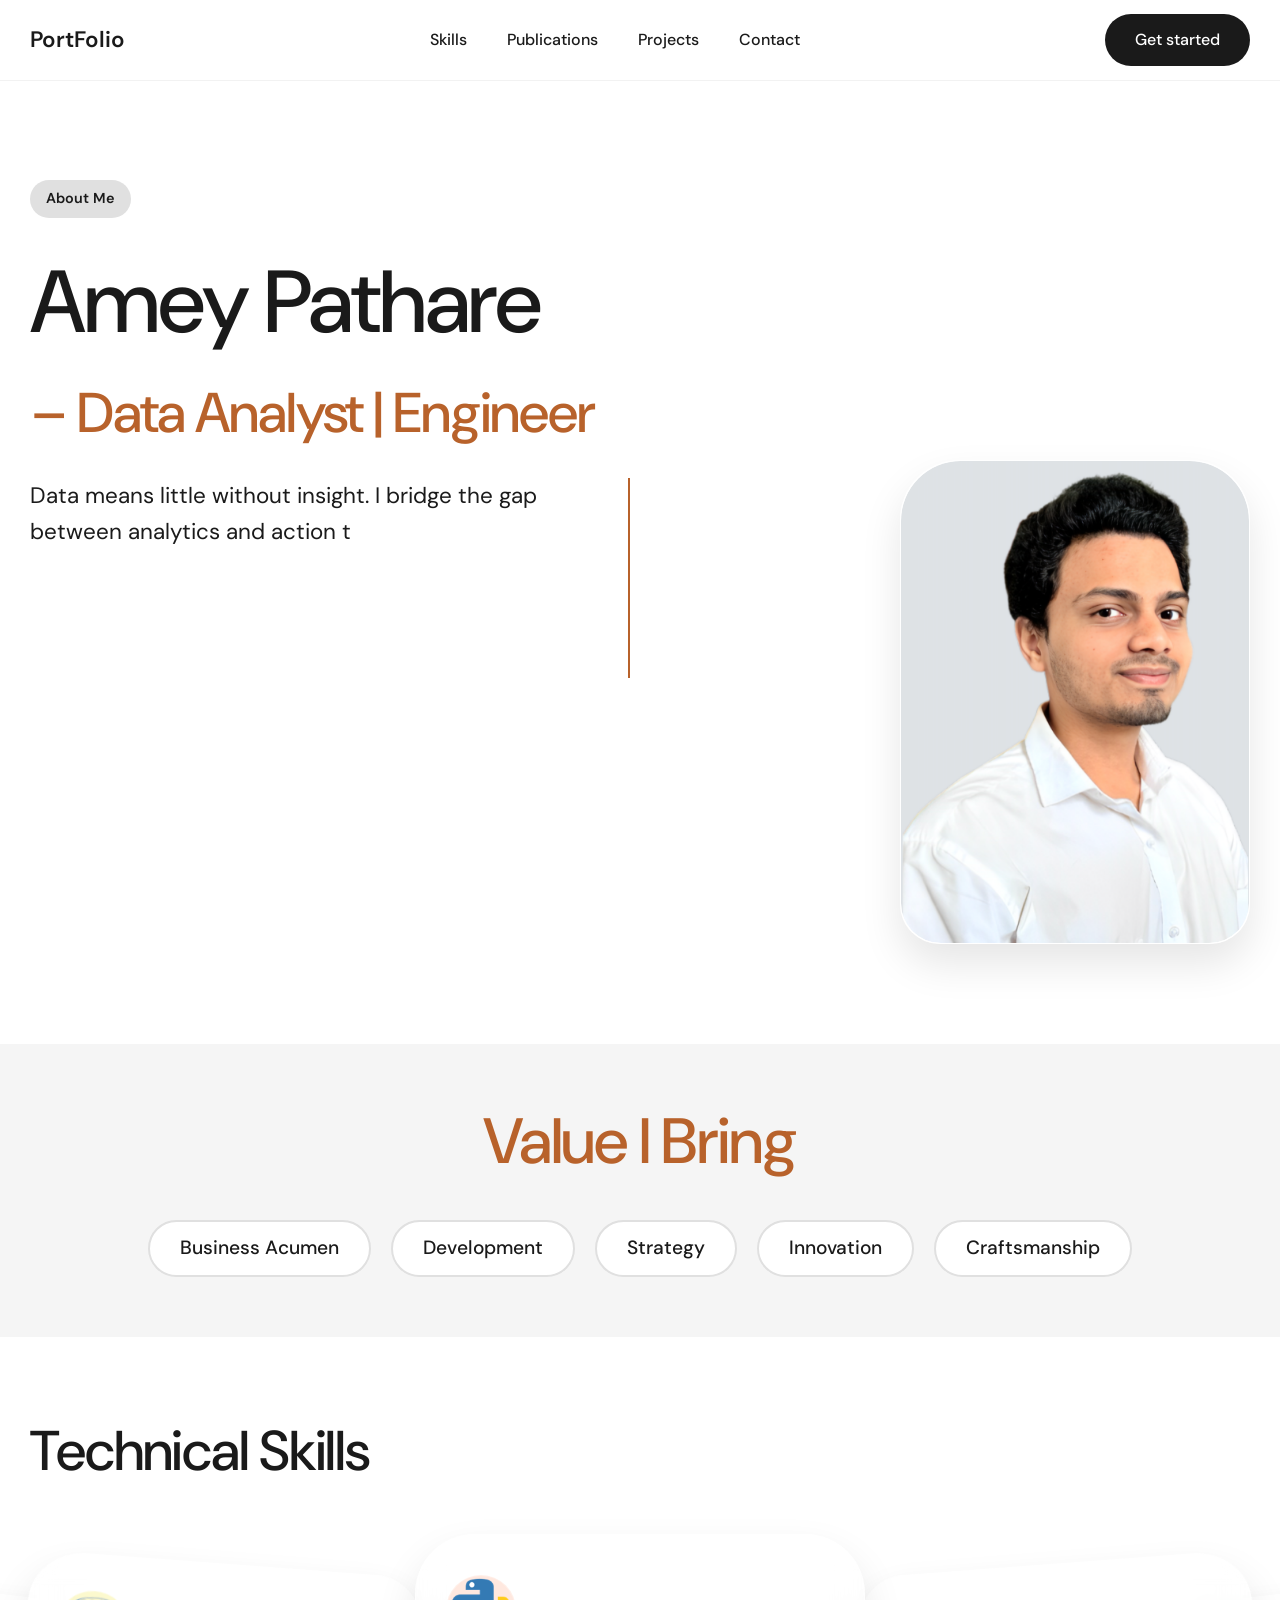
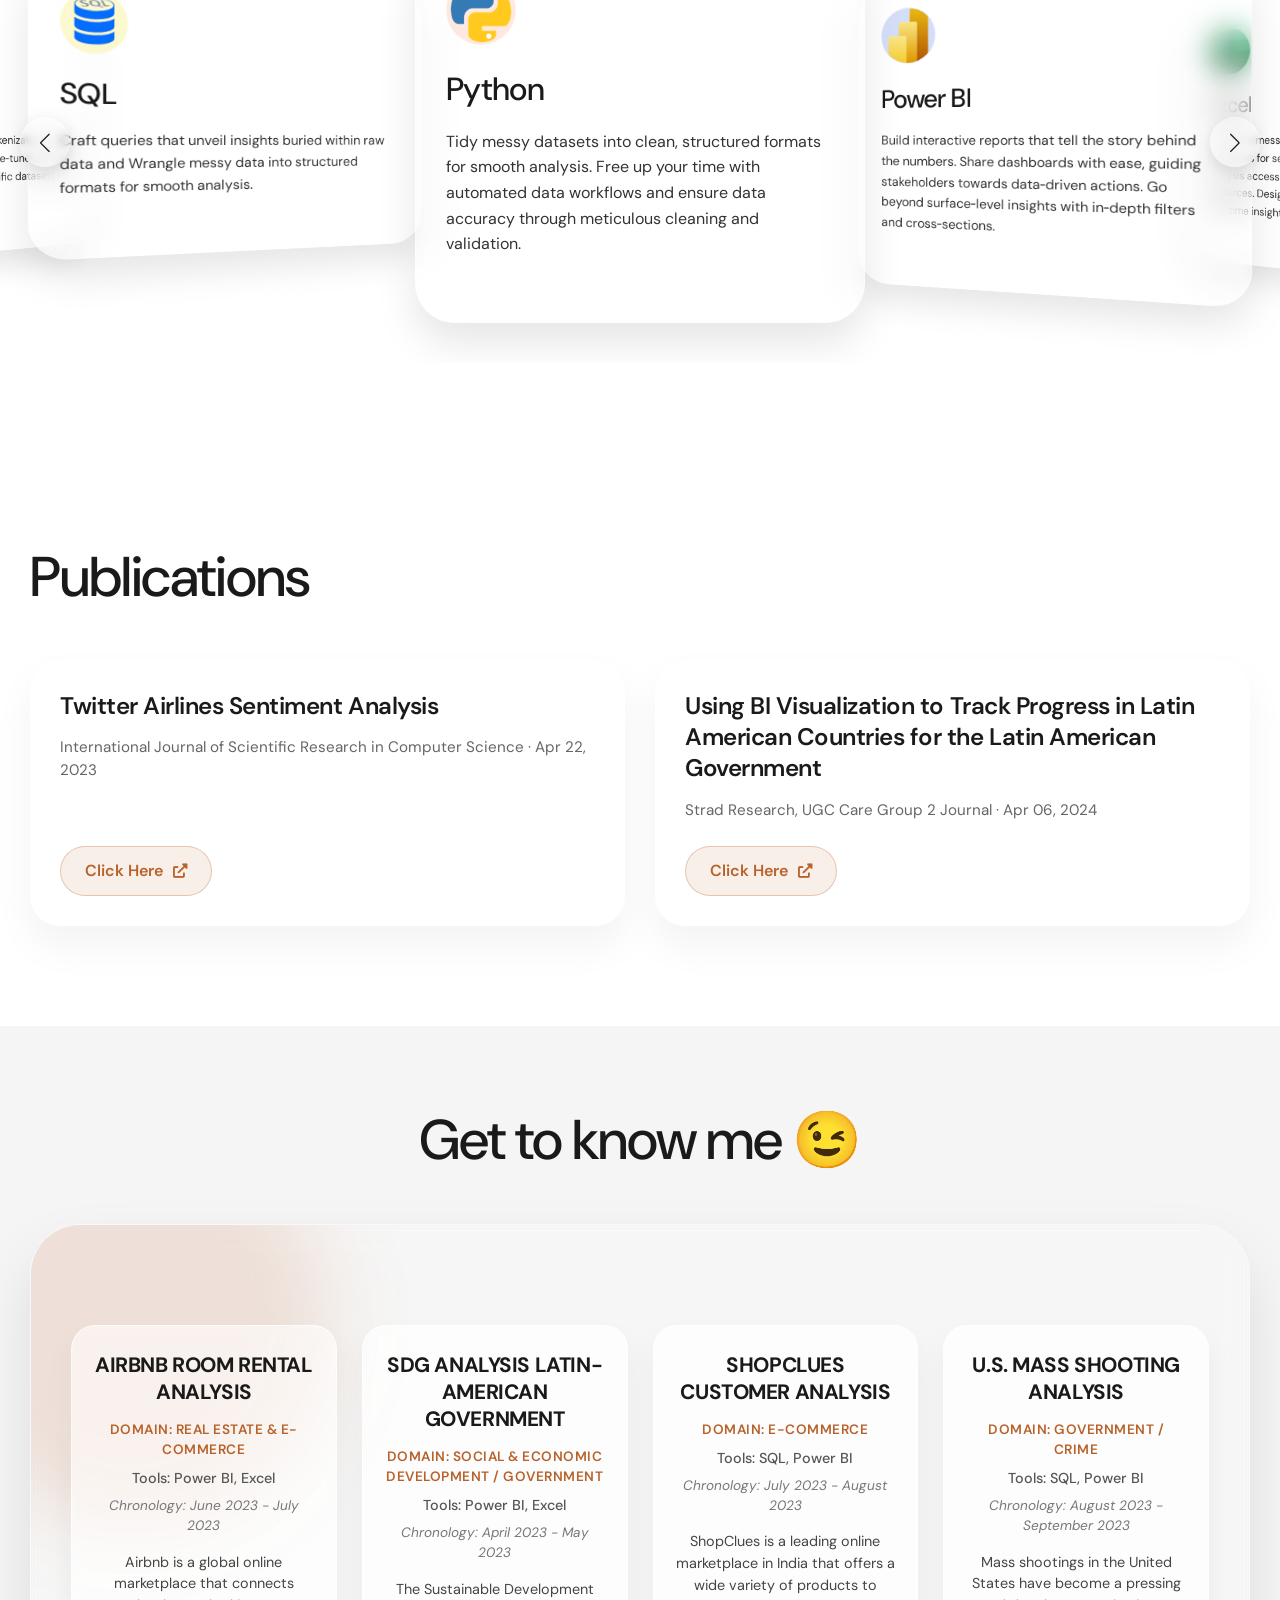
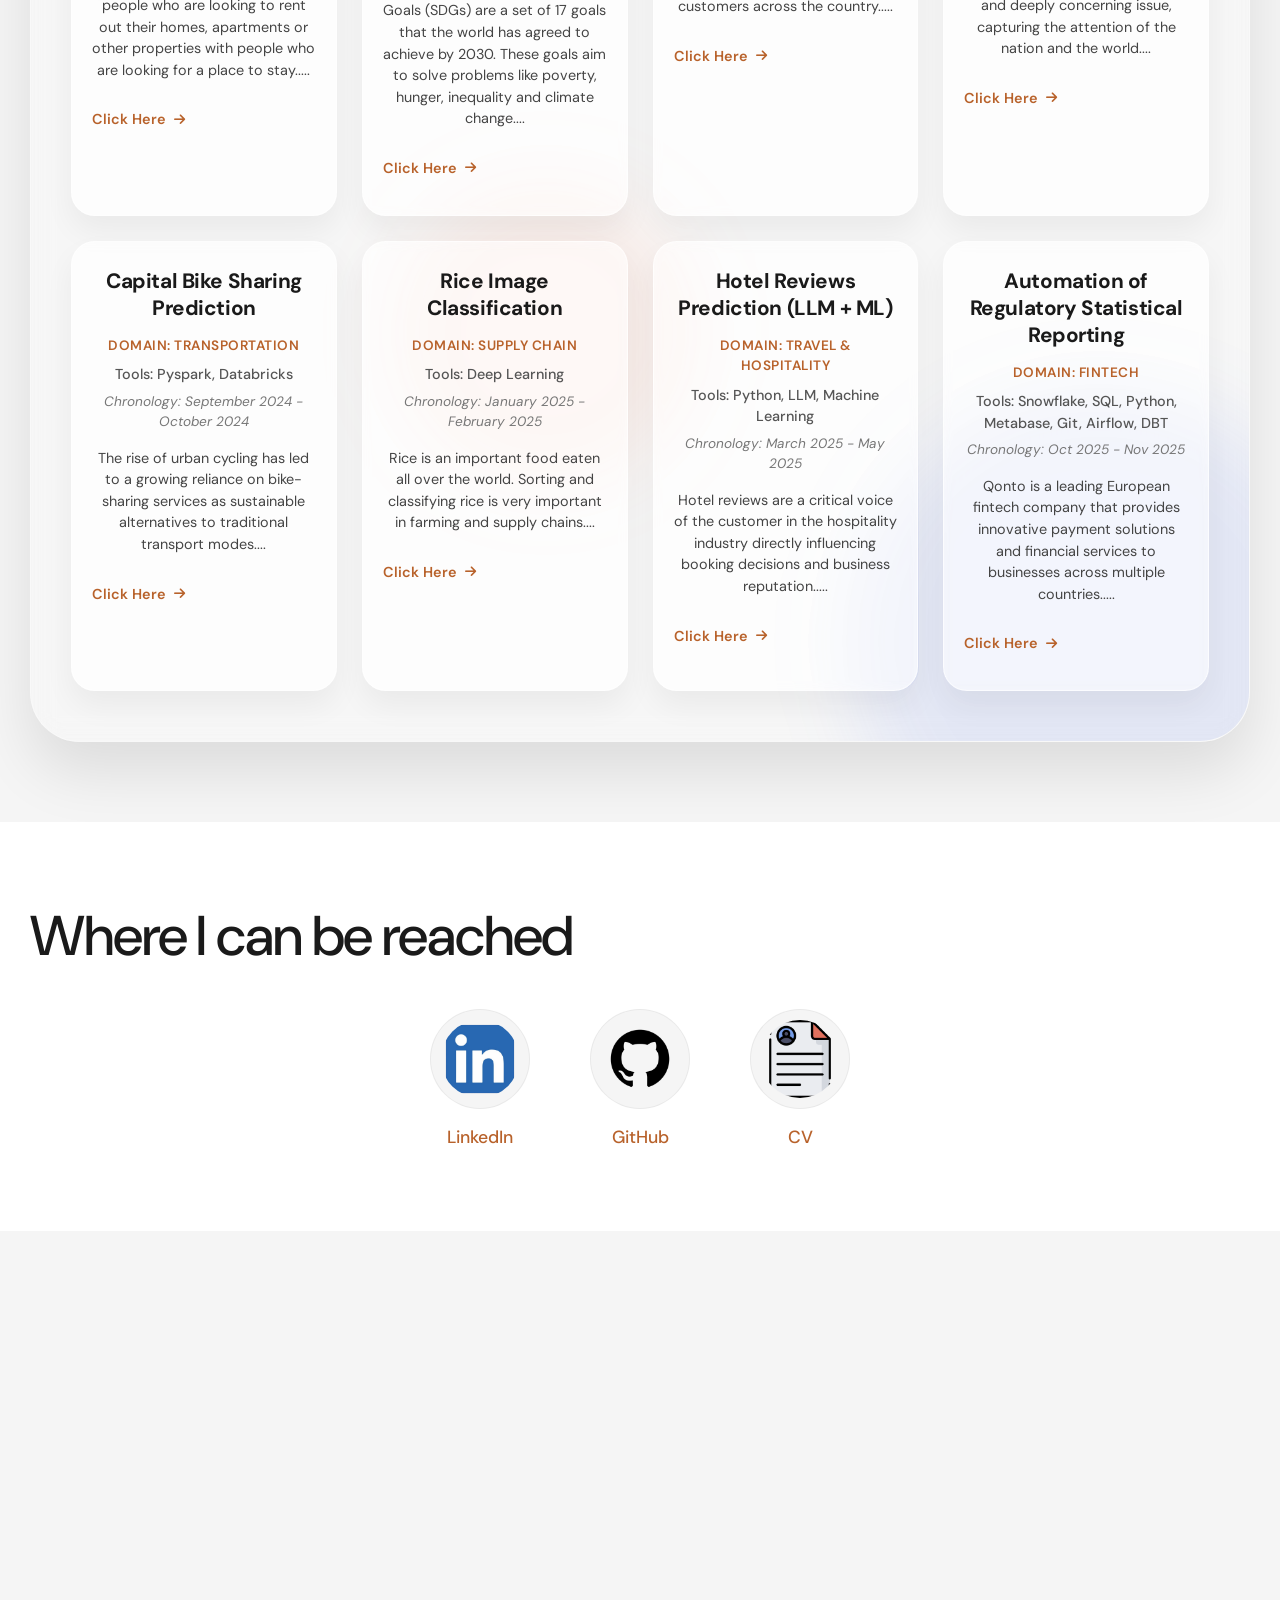
==== index.html @ ee2e1fe4 "Add files via upload" ====
<!DOCTYPE html>
<html lang="en">

<head>
    <meta charset="UTF-8">
    <meta name="viewport" content="width=device-width, initial-scale=1.0">
    <title>Portfolio | Elevated Solutions</title>
    <!-- Google Fonts -->
    <link rel="preconnect" href="https://fonts.googleapis.com">
    <link rel="preconnect" href="https://fonts.gstatic.com" crossorigin>
    <link
        href="https://fonts.googleapis.com/css2?family=DM+Sans:opsz,wght@9..40,100..1000&family=Inter:opsz,wght@14..32,100..900&display=swap"
        rel="stylesheet">
    <!-- Swiper CSS -->
    <link rel="stylesheet" href="https://cdn.jsdelivr.net/npm/swiper@11/swiper-bundle.min.css" />
    <!-- Font Awesome -->
    <link rel="stylesheet" href="https://cdnjs.cloudflare.com/ajax/libs/font-awesome/6.0.0-beta3/css/all.min.css">
    <!-- Custom CSS -->
    <link rel="stylesheet" href="style.css">
    <style>
        html {
            scroll-behavior: smooth;
        }

        section[id] {
            scroll-margin-top: 100px;
            /* offset for fixed header */
        }
    </style>
</head>

<body>
    <header class="site-header">
        <div class="container header-container">
            <div class="logo">PortFolio</div>
            <nav class="main-nav">
                <a href="#technical-skills">Skills</a>
                <a href="#publications">Publications</a>
                <a href="#projects">Projects</a>
                <a href="#contact">Contact</a>
            </nav>
            <a href="#" class="btn btn-primary">Get started</a>
        </div>
    </header>

    <main>
        <!-- 1. Hero Section with typewriter text and down arrow button -->
        <!-- 1. Hero Section with typewriter text, button, and image on the right -->
        <section class="hero">
            <div class="container hero-container">
                <!-- Left column: text content -->
                <div class="hero-content">
                    <span class="tagline">About Me</span>
                    <h1>Amey Pathare </h1>
                    <h2><span class="highlight">– Data Analyst | Engineer</span></h2>
                    <div class="typewriter-wrapper">
                        <p id="typed-output"></p>
                    </div>
                </div>
                <!-- Right column: glass image -->
                <div class="hero-image glass-image">
                    <img src="images/Round_Image.png" alt="Hero Image">
                </div>
            </div>
        </section>

        <!-- 2. Skills Section (tags) -->
        <section class="skills-section">
            <div class="container">
                <h2 class="skills-title">Value I Bring</h2>
                <div class="skills-grid">
                    <div class="skill-item">Business Acumen</div>
                    <div class="skill-item">Development</div>
                    <div class="skill-item">Strategy</div>
                    <div class="skill-item">Innovation</div>
                    <div class="skill-item">Craftsmanship</div>
                </div>
            </div>
        </section>

        <!-- 3. Full‑width Horizontal Infinite Scroll Carousel (Glass 3D Cards) -->
        <section id="technical-skills" class="services-scroll full-width">
            <div class="container">
                <h2 class="section-title left" style="margin-bottom: 30px;">Technical Skills</h2>
            </div>
            <div class="swiper horizontalSwiper">
                <div class="swiper-wrapper">
                    <!-- Card 1: SQL -->
                    <div class="swiper-slide glass-card">
                        <span class="card-icon" style="background: rgba(240,225,13,0.2);">
                            <img src="images/SQL.png" alt="SQL">
                        </span>
                        <h3>SQL</h3>
                        <p>Craft queries that unveil insights buried within raw data and Wrangle messy data into
                            structured formats for smooth analysis.</p>
                    </div>
                    <!-- Card 2: Python -->
                    <div class="swiper-slide glass-card">
                        <span class="card-icon" style="background: rgba(255,140,96,0.2);">
                            <img src="images/Python.png" alt="Python">
                        </span>
                        <h3>Python</h3>
                        <p>Tidy messy datasets into clean, structured formats for smooth analysis. Free up your time
                            with automated data workflows and ensure data accuracy through meticulous cleaning and
                            validation.</p>
                    </div>
                    <!-- Card 3: Power BI -->
                    <div class="swiper-slide glass-card">
                        <span class="card-icon" style="background: rgba(48,93,222,0.2);">
                            <img src="images/PowerBI.png" alt="Power BI">
                        </span>
                        <h3>Power BI</h3>
                        <p>Build interactive reports that tell the story behind the numbers. Share dashboards with ease,
                            guiding stakeholders towards data‑driven actions. Go beyond surface‑level insights with
                            in‑depth filters and cross‑sections.</p>
                    </div>
                    <!-- Card 4: Excel -->
                    <div class="swiper-slide glass-card">
                        <span class="card-icon" style="background: rgba(255,83,84,0.2);">
                            <img src="images/Excel.png" alt="Excel">
                        </span>
                        <h3>Excel</h3>
                        <p>Transform messy spreadsheets into clean, organized structures for seamless analysis. Powerful
                            data analysis accessible to everyone, regardless of resources. Design interactive dashboards
                            for real‑time insights.</p>
                    </div>
                    <!-- Card 5: SSAS -->
                    <div class="swiper-slide glass-card">
                        <span class="card-icon" style="background: rgba(158,237,82,0.2);">
                            <img src="images/SSAS.png" alt="SSAS">
                        </span>
                        <h3>SSAS</h3>
                        <p>Automate data refresh processes, freeing up time for deeper analysis. Connect SSAS with other
                            BI tools and applications for a seamless data ecosystem. Leverage cloud‑based SSAS options
                            for improved accessibility.</p>
                    </div>
                    <!-- Card 6: Oracle -->
                    <div class="swiper-slide glass-card">
                        <span class="card-icon" style="background: rgba(240,225,13,0.2);">
                            <img src="images/Oracle.png" alt="Oracle">
                        </span>
                        <h3>Oracle</h3>
                        <p>Automate data refresh processes in Oracle using SQL scripts and scheduled jobs. Optimize
                            Oracle queries and indexes to improve performance and efficiency. Connect Oracle with
                            Tableau for seamless data visualization.</p>
                    </div>
                    <!-- Card 7: BigQuery -->
                    <div class="swiper-slide glass-card">
                        <span class="card-icon" style="background: rgba(255,140,96,0.2);">
                            <img src="images/BigQuery.png" alt="BigQuery">
                        </span>
                        <h3>BigQuery</h3>
                        <p>Utilize BigQuery’s serverless architecture for scalable analytics. Automate data ingestion
                            and transformation using scheduled queries and Dataflow. Design optimized BigQuery datasets
                            and tables for efficient querying.</p>
                    </div>
                    <!-- Card 8: Tableau -->
                    <div class="swiper-slide glass-card">
                        <span class="card-icon" style="background: rgba(48,93,222,0.2);">
                            <img src="images/Tableau.png" alt="Tableau">
                        </span>
                        <h3>Tableau</h3>
                        <p>Build interactive dashboards that provide actionable insights. Connect Tableau with databases
                            like Oracle, BigQuery and Snowflake. Leverage Tableau Server/Cloud for centralized data
                            access and collaboration.</p>
                    </div>
                    <!-- Card 9: Snowflake -->
                    <div class="swiper-slide glass-card">
                        <span class="card-icon" style="background: rgba(255,83,84,0.2);">
                            <img src="images/Snowflake.png" alt="Snowflake">
                        </span>
                        <h3>Snowflake</h3>
                        <p>Utilize Snowflake’s cloud‑native scalability for high‑performance analytics. Automate data
                            pipeline workflows using Snowflake Tasks and Streams. Optimize Snowflake queries with
                            clustering and materialized views.</p>
                    </div>
                    <!-- Card 10: PySpark -->
                    <div class="swiper-slide glass-card">
                        <span class="card-icon" style="background: rgba(158,237,82,0.2);">
                            <img src="images/PySpark.png" alt="PySpark">
                        </span>
                        <h3>PySpark</h3>
                        <p>Optimize Spark jobs with partitioning, caching, and efficient transformations. Integrate
                            PySpark with cloud storage, data lakes and databases for large‑scale analytics.</p>
                    </div>
                    <!-- Card 11: R -->
                    <div class="swiper-slide glass-card">
                        <span class="card-icon" style="background: rgba(240,225,13,0.2);">
                            <img src="images/R.png" alt="R">
                        </span>
                        <h3>R</h3>
                        <p>Automate data cleaning and transformation using R scripts and tidyverse packages. Build
                            statistical models and visualizations with ggplot2 and Shiny.</p>
                    </div>
                    <!-- Card 12: Databricks -->
                    <div class="swiper-slide glass-card">
                        <span class="card-icon" style="background: rgba(255,140,96,0.2);">
                            <img src="images/Databricks.png" alt="Databricks">
                        </span>
                        <h3>Databricks</h3>
                        <p>Optimize Spark queries for large‑scale data processing and analytics. Connect Databricks with
                            cloud storage and data lakes for unified data management.</p>
                    </div>
                    <!-- Card 13: Machine Learning -->
                    <div class="swiper-slide glass-card">
                        <span class="card-icon" style="background: rgba(48,93,222,0.2);">
                            <img src="images/MachineLearning.png" alt="Machine Learning">
                        </span>
                        <h3>Machine Learning</h3>
                        <p>Automate data preprocessing and feature engineering using scikit‑learn, TensorFlow. Optimize
                            model training with hyperparameter tuning (GridSearchCV, Optuna). Integrate ML models into
                            production pipelines.</p>
                    </div>
                    <!-- Card 14: LLM -->
                    <div class="swiper-slide glass-card">
                        <span class="card-icon" style="background: rgba(255,83,84,0.2);">
                            <img src="images/LLM.png" alt="LLM">
                        </span>
                        <h3>LLM</h3>
                        <p>Automate text preprocessing and tokenization using Hugging Face Transformers, NLTK. Fine‑tune
                            LLMs like BERT, XLM‑RoBERTa on domain‑specific datasets for improved performance.</p>
                    </div>
                </div>
                <!-- Optional navigation -->
                <div class="swiper-button-next"></div>
                <div class="swiper-button-prev"></div>
            </div>
        </section>

        <!-- 4. Properties Showcase (unchanged) -->
        <!-- 4. Publications Showcase -->
        <section id="publications" class="properties">
            <div class="container">
                <h2>Publications</h2>
                <div class="publications-grid">
                    <!-- Card 1: Twitter Airlines Sentiment Analysis -->
                    <div class="publication-card">
                        <div class="publication-content">
                            <h3>Twitter Airlines Sentiment Analysis</h3>
                            <p class="publication-meta">International Journal of Scientific Research in Computer Science
                                · Apr 22, 2023</p>
                            <a href="https://ijsrcseit.com/CSEIT2390266" class="btn-publication" target="_blank"
                                rel="noopener noreferrer">
                                Click Here <i class="fas fa-external-link-alt"></i>
                            </a>
                        </div>
                    </div>
                    <!-- Card 2: Using BI Visualization to Track Progress in Latin American Countries -->
                    <div class="publication-card">
                        <div class="publication-content">
                            <h3>Using BI Visualization to Track Progress in Latin American Countries for the Latin
                                American Government</h3>
                            <p class="publication-meta">Strad Research, UGC Care Group 2 Journal · Apr 06, 2024</p>
                            <a href="https://stradresearch.org/index.php/volume-11-issue-4-2024" class="btn-publication"
                                target="_blank" rel="noopener noreferrer">
                                Click Here <i class="fas fa-external-link-alt"></i>
                            </a>
                        </div>
                    </div>
                </div>
            </div>
        </section>

        <!-- 5. Team Section - Project Cards (Glass Fluid Design) -->
        <section id="projects" class="team">
            <div class="container">
                <h2>Get to know me 😉</h2>
                <!-- Glass fluid container -->
                <div class="glass-fluid-container">
                    <!-- Animated background elements (fluid effect)-->
                    <div class="fluid-bg fluid-bg-1"></div>
                    <div class="fluid-bg fluid-bg-2"></div>
                    <div class="fluid-bg fluid-bg-3"></div>

                    <!-- Projects grid (8 cards) -->
                    <div class="projects-grid">
                        <!-- Card 1: AIRBNB ROOM RENTAL ANALYSIS -->
                        <div class="project-card">
                            <a href="airbnb.html" style="text-decoration: none; color: inherit;">
                                <h3>AIRBNB ROOM RENTAL ANALYSIS</h3>
                                <p class="project-domain">Domain: REAL ESTATE &amp; E-COMMERCE</p>
                                <p class="project-tools">Tools: Power BI, Excel</p>
                                <p class="project-chronology">Chronology: June 2023 - July 2023</p>
                                <p class="project-summary">Airbnb is a global online marketplace that connects people
                                    who are looking to rent out their homes, apartments or other properties with people
                                    who are looking for a place to stay.....</p>
                            </a>
                            <a href="airbnb.html" class="btn-project">Click Here <i class="fas fa-arrow-right"></i></a>
                        </div>

                        <!-- Card 2: SDG ANALYSIS LATIN-AMERICAN GOVERNMENT -->
                        <div class="project-card">
                            <a href="vsfg.html" style="text-decoration: none; color: inherit;">
                                <h3>SDG ANALYSIS LATIN-AMERICAN GOVERNMENT</h3>
                                <p class="project-domain">Domain: SOCIAL &amp; ECONOMIC DEVELOPMENT / GOVERNMENT</p>
                                <p class="project-tools">Tools: Power BI, Excel</p>
                                <p class="project-chronology">Chronology: April 2023 - May 2023</p>
                                <p class="project-summary">The Sustainable Development Goals (SDGs) are a set of 17
                                    goals that the world has agreed to achieve by 2030. These goals aim to solve
                                    problems like poverty, hunger, inequality and climate change....</p>
                            </a>
                            <a href="vsfg.html" class="btn-project">Click Here <i class="fas fa-arrow-right"></i></a>
                        </div>

                        <!-- Card 3: SHOPCLUES CUSTOMER ANALYSIS -->
                        <div class="project-card">
                            <a href="shopclues_ecommerce.html" style="text-decoration: none; color: inherit;">
                                <h3>SHOPCLUES CUSTOMER ANALYSIS</h3>
                                <p class="project-domain">Domain: E-COMMERCE</p>
                                <p class="project-tools">Tools: SQL, Power BI</p>
                                <p class="project-chronology">Chronology: July 2023 - August 2023</p>
                                <p class="project-summary">ShopClues is a leading online marketplace in India that
                                    offers a wide variety of products to customers across the country.....</p>
                            </a>
                            <a href="shopclues_ecommerce.html" class="btn-project">Click Here <i
                                    class="fas fa-arrow-right"></i></a>
                        </div>

                        <!-- Card 4: U.S. MASS SHOOTING ANALYSIS -->
                        <div class="project-card">
                            <a href="mass_shooting.html" style="text-decoration: none; color: inherit;">
                                <h3>U.S. MASS SHOOTING ANALYSIS</h3>
                                <p class="project-domain">Domain: GOVERNMENT / CRIME</p>
                                <p class="project-tools">Tools: SQL, Power BI</p>
                                <p class="project-chronology">Chronology: August 2023 - September 2023</p>
                                <p class="project-summary">Mass shootings in the United States have become a pressing
                                    and deeply concerning issue, capturing the attention of the nation and the world....
                                </p>
                            </a>
                            <a href="mass_shooting.html" class="btn-project">Click Here <i
                                    class="fas fa-arrow-right"></i></a>
                        </div>

                        <!-- Card 5: Capital Bike Sharing Prediction -->
                        <div class="project-card">
                            <a href="bike_sharing.html" style="text-decoration: none; color: inherit;">
                                <h3>Capital Bike Sharing Prediction</h3>
                                <p class="project-domain">Domain: TRANSPORTATION</p>
                                <p class="project-tools">Tools: Pyspark, Databricks</p>
                                <p class="project-chronology">Chronology: September 2024 - October 2024</p>
                                <p class="project-summary">The rise of urban cycling has led to a growing reliance on
                                    bike-sharing services as sustainable alternatives to traditional transport modes....
                                </p>
                            </a>
                            <a href="bike_sharing.html" class="btn-project">Click Here <i
                                    class="fas fa-arrow-right"></i></a>
                        </div>

                        <!-- Card 6: Rice Image Classification -->
                        <div class="project-card">
                            <a href="rice_classification.html" style="text-decoration: none; color: inherit;">
                                <h3>Rice Image Classification</h3>
                                <p class="project-domain">Domain: SUPPLY CHAIN</p>
                                <p class="project-tools">Tools: Deep Learning</p>
                                <p class="project-chronology">Chronology: January 2025 - February 2025</p>
                                <p class="project-summary">Rice is an important food eaten all over the world. Sorting
                                    and classifying rice is very important in farming and supply chains....</p>
                            </a>
                            <a href="rice_classification.html" class="btn-project">Click Here <i
                                    class="fas fa-arrow-right"></i></a>
                        </div>

                        <!-- Card 7: Hotel Reviews Prediction (LLM + ML) -->
                        <div class="project-card">
                            <a href="reviews_prediction.html" style="text-decoration: none; color: inherit;">
                                <h3>Hotel Reviews Prediction (LLM + ML)</h3>
                                <p class="project-domain">Domain: TRAVEL &amp; HOSPITALITY</p>
                                <p class="project-tools">Tools: Python, LLM, Machine Learning</p>
                                <p class="project-chronology">Chronology: March 2025 - May 2025</p>
                                <p class="project-summary">Hotel reviews are a critical voice of the customer in the
                                    hospitality industry directly influencing booking decisions and business
                                    reputation.....</p>
                            </a>
                            <a href="reviews_prediction.html" class="btn-project">Click Here <i
                                    class="fas fa-arrow-right"></i></a>
                        </div>

                        <!-- Card 8: Automation of Regulatory Statistical Reporting -->
                        <div class="project-card">
                            <a href="regulatory_automation.html" style="text-decoration: none; color: inherit;">
                                <h3>Automation of Regulatory Statistical Reporting</h3>
                                <p class="project-domain">Domain: FINTECH</p>
                                <p class="project-tools">Tools: Snowflake, SQL, Python, Metabase, Git, Airflow, DBT</p>
                                <p class="project-chronology">Chronology: Oct 2025 - Nov 2025</p>
                                <p class="project-summary">Qonto is a leading European fintech company that provides
                                    innovative payment solutions and financial services to businesses across multiple
                                    countries.....</p>
                            </a>
                            <a href="regulatory_automation.html" class="btn-project">Click Here <i
                                    class="fas fa-arrow-right"></i></a>
                        </div>
                    </div>
                </div>
            </div>
        </section>

        <!-- 6. Contact / Where I can be reached -->
        <section id="contact" class="contact-section">
            <div class="container">
                <h2 class="section-title left">Where I can be reached</h2>
                <div class="contact-grid">
                    <a href="http://www.linkedin.com/in/ameypathare" target="_blank" rel="noopener noreferrer"
                        class="contact-item">
                        <img src="images/linkedin.png" alt="LinkedIn">
                        <span>LinkedIn</span>
                    </a>
                    <a href="https://github.com/ameypathare" target="_blank" rel="noopener noreferrer" class="contact-item">
                        <img src="images/Github.png" alt="GitHub">
                        <span>GitHub</span>
                    </a>
                    <a href="https://drive.google.com/drive/folders/1sDqOAx0NtQu09XFuQ1mSnXfOxsGKCOWb?usp=sharing"
                        target="_blank" rel="noopener noreferrer" class="contact-item">
                        <img src="images/Resume.png" alt="CV">
                        <span>CV</span>
                    </a>
                </div>
            </div>
        </section>

        <!-- 7. Tagline with GIF (black background) -->
        <section class="tagline-gif-section">
            <div class="container tagline-gif-container">
                <div class="tagline-text">
                    <span class="stat-number">Your Data,<br>My Analysis,<br>Our Advantage</span>
                </div>

                <div class="tagline-gif">
                    <img src="images/animation.gif" alt="Data Analysis GIF">
                </div>
            </div>

            <div class="container">
                <div class="copyright-text">
                    <p>©2026 Amey's portfolio. All rights reserved.<br>Made by Amey with ❤️</p>
                </div>
            </div>
        </section>


    </main>


    <!-- Swiper JS -->
    <script src="https://cdn.jsdelivr.net/npm/swiper@11/swiper-bundle.min.js"></script>
    <!-- Custom JS -->
    <script src="script.js"></script>
</body>

</html>
---- style.css ----
/* Reset & Base */
* {
    margin: 0;
    padding: 0;
    box-sizing: border-box;
}

body {
    font-family: "DM Sans", "Inter", -apple-system, BlinkMacSystemFont, sans-serif;
    line-height: 1.5;
    color: #1A1A1A;
    background-color: #F5F5F5;
    overflow-x: hidden;
}

.container {
    max-width: 1280px;
    margin: 0 auto;
    padding: 0 30px;
}

h1,
h2,
h3 {
    font-weight: 500;
    letter-spacing: -0.02em;
    line-height: 1.2;
}

h1 {
    font-size: clamp(3rem, 8vw, 5.5rem);
    margin-bottom: 1.5rem;
}

h2 {
    font-size: clamp(2.2rem, 5vw, 3.5rem);
    margin-bottom: 1.5rem;
}

p {
    font-size: 1.2rem;
    color: #444;
    max-width: 600px;
    margin-bottom: 2rem;
}

/* Buttons */
.btn {
    display: inline-block;
    padding: 12px 28px;
    border-radius: 40px;
    text-decoration: none;
    font-weight: 500;
    transition: all 0.3s ease;
    border: 2px solid transparent;
}

.btn-primary {
    background: #1A1A1A;
    color: white;
}

.btn-primary:hover {
    background: #333;
    transform: translateY(-2px);
}

.btn-secondary {
    background: transparent;
    border-color: #1A1A1A;
    color: #1A1A1A;
}

.btn-secondary:hover {
    background: #1A1A1A;
    color: white;
}

.btn-large {
    padding: 16px 40px;
    font-size: 1.2rem;
}

/* Header */
.site-header {
    position: fixed;
    width: 100%;
    top: 0;
    background: rgba(255, 255, 255, 0.8);
    backdrop-filter: blur(10px);
    z-index: 100;
    border-bottom: 1px solid rgba(0, 0, 0, 0.05);
}

.header-container {
    display: flex;
    justify-content: space-between;
    align-items: center;
    height: 80px;
}

.logo {
    font-weight: 600;
    font-size: 1.4rem;
}

.main-nav {
    display: flex;
    gap: 40px;
}

.main-nav a {
    text-decoration: none;
    color: #1A1A1A;
    font-weight: 500;
}

/* Hero */
.hero {
    padding: 180px 0 100px;
    background: #FFFFFF;
}

/* Hero layout with image */
/* Hero layout with image */
.hero-container {
    display: flex;
    align-items: stretch;
    /* both columns stretch to the same height */
    gap: 40px;
}

.hero-content {
    flex: 1;
}

.hero-image {
    flex: 1;
    max-width: 350px;
    border-radius: 60px 60px 40px 40px;
    overflow: hidden;
    background: rgba(255, 255, 255, 0.2);
    backdrop-filter: blur(15px);
    -webkit-backdrop-filter: blur(15px);
    border: 1px solid rgba(255, 255, 255, 0.4);
    box-shadow: 0 20px 40px rgba(0, 0, 0, 0.1);
    height: calc(100% - 20px);
    /* reduce height to accommodate margin */
    margin-top: 280px;
    /* push the image down */
    transition: transform 0.3s ease;
}

.hero-image:hover {
    transform: translateY(-5px) scale(1.02);
    border-color: rgba(255, 255, 255, 0.6);
}

.hero-image img {
    width: 100%;
    height: 100%;
    /* fill the glass container */
    object-fit: cover;
    /* cover area without stretching */
    display: block;
    border-radius: inherit;
    /* match container's rounded corners */
}

/* Responsive */
@media (max-width: 768px) {
    .hero-container {
        flex-direction: column;
    }

    .hero-image {
        max-width: 100%;
    }
}

.tagline {
    display: inline-block;
    background: #E0E0E0;
    padding: 8px 16px;
    border-radius: 40px;
    font-size: 0.9rem;
    font-weight: 600;
    margin-bottom: 2rem;
}

.highlight {
    color: #B8622B;
}

/* Typewriter wrapper in hero */
.typewriter-wrapper {
    max-width: 800px;
    margin: 2rem 0 2.5rem 0;
}

#typed-output {
    font-size: 1.4rem;
    line-height: 1.6;
    color: #1A1A1A;
    min-height: 200px;
    /* adjust as needed */
    border-right: 2px solid #B8622B;
    white-space: pre-wrap;
    text-align: left;
}

/* Hero button with down arrow */
.hero .btn i {
    margin-left: 10px;
    transition: transform 0.3s;
}

.hero .btn:hover i {
    transform: translateY(5px);
}

/* Skills Section */
.skills-section {
    padding: 60px 0;
    background: #F5F5F5;
    text-align: center;
}

.skills-title {
    color: #B8622B !important;
    font-size: clamp(2.5rem, 6vw, 4rem) !important;
    /* even larger */
    margin-bottom: 40px !important;
}

.skills-grid {
    display: flex;
    flex-wrap: wrap;
    justify-content: center;
    gap: 20px;
}

.skill-item {
    background: white;
    border: 2px solid #E0E0E0;
    padding: 12px 30px;
    border-radius: 50px;
    font-size: 1.2rem;
    font-weight: 500;
    color: #1A1A1A;
    transition: all 0.3s;
}

.skill-item:hover {
    border-color: #B8622B;
    transform: translateY(-3px);
}

/* Horizontal Scroll Carousel */
.services-scroll {
    padding: 60px 0;
    background: #F5F5F5;
    position: relative;
    overflow: hidden;
}

.horizontalSwiper {
    padding: 20px 0 40px;
}

.service-card-long {
    background: white;
    border-radius: 30px;
    padding: 40px 30px;
    box-shadow: 0 20px 40px rgba(0, 0, 0, 0.05);
    width: 450px;
    height: auto;
    transition: transform 0.3s;
}

.service-card-long:hover {
    transform: translateY(-5px);
}

.service-number {
    display: inline-flex;
    width: 60px;
    height: 60px;
    border-radius: 50%;
    align-items: center;
    justify-content: center;
    font-weight: bold;
    font-size: 1.4rem;
    margin-bottom: 30px;
    color: #1A1A1A;
}

.service-card-long h3 {
    font-size: 2rem;
    margin-bottom: 20px;
}

.service-card-long p {
    font-size: 1rem;
    margin-bottom: 30px;
    color: #555;
    max-width: none;
}

.learn-link {
    display: inline-flex;
    align-items: center;
    gap: 10px;
    color: #1A1A1A;
    text-decoration: none;
    font-weight: 600;
    transition: gap 0.3s;
}

.learn-link:hover {
    gap: 15px;
}

.swiper-button-next,
.swiper-button-prev {
    color: #1A1A1A;
    background: rgba(255, 255, 255, 0.8);
    width: 50px;
    height: 50px;
    border-radius: 50%;
    box-shadow: 0 5px 15px rgba(0, 0, 0, 0.1);
}

.swiper-button-next:after,
.swiper-button-prev:after {
    font-size: 1.2rem;
}

/* Properties */
.properties {
    padding: 100px 0;
    background: white;
}

.property-grid {
    display: grid;
    grid-template-columns: repeat(3, 1fr);
    gap: 30px;
    margin-top: 50px;
}

.property-card {
    background: #F0F0F0;
    height: 300px;
    border-radius: 20px;
    transition: transform 0.3s;
}

.property-card:hover {
    transform: scale(1.02);
}

/* Team, Value Prop, Resources */
.team,
.value-prop,
.resources {
    padding: 80px 0;
    text-align: center;
}

.team {
    background: #F5F5F5;
}

.value-prop {
    background: white;
}

/* Stats */
.stats {
    padding: 60px 0;
    background: #1A1A1A;
    color: white;
}

.stats-grid {
    display: grid;
    grid-template-columns: repeat(3, 1fr);
    gap: 40px;
    text-align: center;
}

.stat-number {
    display: block;
    font-size: 4rem;
    font-weight: 600;
    margin-bottom: 10px;
    color: #B8622B;
}

.stat-label {
    font-size: 1rem;
    text-transform: uppercase;
    letter-spacing: 1px;
    color: rgba(255, 255, 255, 0.8);
}

/* Final CTA */
.final-cta {
    padding: 120px 0;
    background: #F5F5F5;
    text-align: center;
}

.final-cta h2 {
    max-width: 800px;
    margin-left: auto;
    margin-right: auto;
}

.final-cta p {
    margin-left: auto;
    margin-right: auto;
}

/* Footer */
/* Footer */
/* Footer */
/* Footer */
.site-footer {
    background: linear-gradient(135deg, #ffd2b3 0%, #ffffff 100%);
    color: #0066cc;
    text-align: center;
    border-top: 1px solid rgba(0, 0, 0, 0.05);
    font-size: 0.8rem;
    display: flex;
    align-items: center;
    justify-content: center;
    min-height: 60px;
    padding: 0;
}

.site-footer p {
    margin: 0;
    color: #0066cc;
    width: 100%;
}

/* Responsive */
@media (max-width: 992px) {
    .property-grid {
        grid-template-columns: repeat(2, 1fr);
    }

    .stats-grid {
        grid-template-columns: 1fr;
        gap: 30px;
    }

    .service-card-long {
        width: 350px;
    }
}

@media (max-width: 600px) {
    .header-container {
        flex-direction: column;
        height: auto;
        padding: 15px 0;
    }

    .main-nav {
        flex-wrap: wrap;
        justify-content: center;
        gap: 20px;
        margin: 15px 0;
    }

    .property-grid {
        grid-template-columns: 1fr;
    }

    .service-card-long {
        width: 280px;
        padding: 30px 20px;
    }

    .service-card-long h3 {
        font-size: 1.5rem;
    }

    .stat-number {
        font-size: 3rem;
    }

    .skills-title {
        color: #B8622B;
        font-size: clamp(2.2rem, 5vw, 3.5rem);
        /* same as h2 */
        margin-bottom: 40px;
    }

    .skill-item {
        padding: 10px 20px;
        font-size: 1rem;
    }

    #typed-output {
        font-size: 1.2rem;
        min-height: 250px;
    }
}

/* ===== FULL-WIDTH CAROUSEL ===== */
.services-scroll.full-width {
    width: 100vw;
    margin-left: calc(-50vw + 50%);
    padding: 60px 0;
    background: #FFFFFF;
    overflow: hidden;
}

/* ===== GLASS 3D CARD STYLES ===== */
/* ===== FULL-WIDTH CAROUSEL ===== */
.services-scroll.full-width {
    width: 100vw;
    margin-left: calc(-50vw + 50%);
    padding: 80px 0;
    background: #FFFFFF;
    overflow: hidden;
}

/* ===== GLASS CARD – CIRCULAR / CURVED TV STYLE ===== */
.glass-card {
    background: rgba(255, 255, 255, 0.2);
    backdrop-filter: blur(15px);
    -webkit-backdrop-filter: blur(15px);
    border: 1px solid rgba(255, 255, 255, 0.4);
    /* normal border line */
    border-radius: 60px 60px 40px 40px;
    /* curved screen shape */
    padding: 40px 30px;
    width: 450px;
    box-shadow: 0 20px 40px rgba(0, 0, 0, 0.1);
    /* soft shadow, no glow */
    transition: transform 0.3s ease;
    color: #1A1A1A;
    /* Remove any pseudo-element reflections */
}

.glass-card:hover {
    transform: translateY(-5px) scale(1.02);
    border-color: rgba(255, 255, 255, 0.6);
}

/* Icon inside card */
.card-icon {
    display: inline-flex;
    width: 70px;
    height: 70px;
    border-radius: 50%;
    align-items: center;
    justify-content: center;
    font-size: 2.2rem;
    margin-bottom: 25px;
    background: rgba(255, 255, 255, 0.1);
    border: 1px solid rgba(255, 255, 255, 0.3);
}

.glass-card h3 {
    font-size: 2rem;
    margin-bottom: 20px;
    font-weight: 500;
}

.glass-card p {
    font-size: 1rem;
    line-height: 1.6;
    color: #333;
    margin-bottom: 25px;
}

.learn-link {
    display: inline-flex;
    align-items: center;
    gap: 10px;
    color: #1A1A1A;
    text-decoration: none;
    font-weight: 600;
    transition: gap 0.3s;
    background: rgba(255, 255, 255, 0.2);
    padding: 8px 20px;
    border-radius: 40px;
    border: 1px solid rgba(255, 255, 255, 0.3);
}

.learn-link:hover {
    gap: 15px;
    background: rgba(255, 255, 255, 0.3);
}

/* Adjust Swiper navigation (optional) */
.services-scroll.full-width .swiper-button-next,
.services-scroll.full-width .swiper-button-prev {
    background: rgba(255, 255, 255, 0.3);
    backdrop-filter: blur(5px);
    border: 1px solid rgba(255, 255, 255, 0.3);
    width: 50px;
    height: 50px;
    border-radius: 50%;
    color: #1A1A1A;
}

.services-scroll.full-width .swiper-button-next {
    right: 20px;
}

.services-scroll.full-width .swiper-button-prev {
    left: 20px;
}

/* Responsive */
@media (max-width: 992px) {
    .glass-card {
        width: 350px;
        padding: 30px 25px;
    }

    .glass-card h3 {
        font-size: 1.8rem;
    }
}

@media (max-width: 600px) {
    .glass-card {
        width: 280px;
        padding: 25px 20px;
        border-radius: 40px 40px 30px 30px;
    }

    .glass-card h3 {
        font-size: 1.5rem;
    }

    .card-icon {
        width: 60px;
        height: 60px;
        font-size: 1.8rem;
    }
}

/* Make images fit inside circular icons */
.card-icon {
    overflow: hidden;
    padding: 0;
}

.card-icon img {
    width: 100%;
    height: 100%;
    object-fit: cover;
    display: block;
}

/* ===== PUBLICATIONS CARDS ===== */
.publication-card {
    background: white;
    border-radius: 30px;
    padding: 30px;
    box-shadow: 0 20px 40px rgba(0, 0, 0, 0.05);
    transition: transform 0.3s ease, box-shadow 0.3s ease;
    height: 100%;
    display: flex;
    flex-direction: column;
}

.publication-card:hover {
    transform: translateY(-8px);
    box-shadow: 0 30px 60px rgba(0, 0, 0, 0.1);
}

.publication-content {
    display: flex;
    flex-direction: column;
    height: 100%;
}

.publication-card h3 {
    font-size: 1.5rem;
    font-weight: 600;
    margin-bottom: 15px;
    line-height: 1.3;
    color: #1A1A1A;
}

.publication-meta {
    font-size: 0.95rem;
    color: #666;
    margin-bottom: 25px;
    line-height: 1.5;
}

.btn-publication {
    display: inline-flex;
    align-items: center;
    gap: 10px;
    background: rgba(184, 98, 43, 0.1);
    color: #B8622B;
    padding: 12px 24px;
    border-radius: 40px;
    text-decoration: none;
    font-weight: 600;
    transition: all 0.3s ease;
    margin-top: auto;
    border: 1px solid rgba(184, 98, 43, 0.3);
    width: fit-content;
}

.btn-publication:hover {
    background: #B8622B;
    color: white;
    gap: 15px;
    border-color: #B8622B;
}

.btn-publication i {
    font-size: 0.9rem;
}

/* Ensure the grid works with the new cards */
.property-grid {
    display: grid;
    grid-template-columns: repeat(3, 1fr);
    gap: 30px;
    margin-top: 50px;
}

/* Keep existing property-card styles for the placeholder */
.property-card {
    background: #F0F0F0;
    height: 300px;
    border-radius: 20px;
    transition: transform 0.3s;
}

/* Responsive adjustments */
@media (max-width: 992px) {
    .property-grid {
        grid-template-columns: repeat(2, 1fr);
    }
}

@media (max-width: 600px) {
    .property-grid {
        grid-template-columns: 1fr;
    }

    .publication-card h3 {
        font-size: 1.3rem;
    }
}

/* ===== PUBLICATIONS GRID ===== */
.publications-grid {
    display: grid;
    grid-template-columns: repeat(2, 1fr);
    gap: 30px;
    margin-top: 50px;
}

.publication-card {
    background: white;
    border-radius: 30px;
    padding: 30px;
    box-shadow: 0 20px 40px rgba(0, 0, 0, 0.05);
    transition: transform 0.3s ease, box-shadow 0.3s ease;
    height: 100%;
    display: flex;
    flex-direction: column;
}

.publication-card:hover {
    transform: translateY(-8px);
    box-shadow: 0 30px 60px rgba(0, 0, 0, 0.1);
}

.publication-content {
    display: flex;
    flex-direction: column;
    height: 100%;
}

.publication-card h3 {
    font-size: 1.5rem;
    font-weight: 600;
    margin-bottom: 15px;
    line-height: 1.3;
    color: #1A1A1A;
}

.publication-meta {
    font-size: 0.95rem;
    color: #666;
    margin-bottom: 25px;
    line-height: 1.5;
}

.btn-publication {
    display: inline-flex;
    align-items: center;
    gap: 10px;
    background: rgba(184, 98, 43, 0.1);
    color: #B8622B;
    padding: 12px 24px;
    border-radius: 40px;
    text-decoration: none;
    font-weight: 600;
    transition: all 0.3s ease;
    margin-top: auto;
    border: 1px solid rgba(184, 98, 43, 0.3);
    width: fit-content;
}

.btn-publication:hover {
    background: #B8622B;
    color: white;
    gap: 15px;
    border-color: #B8622B;
}

.btn-publication i {
    font-size: 0.9rem;
}

/* Responsive adjustment for mobile */
@media (max-width: 768px) {
    .publications-grid {
        grid-template-columns: 1fr;
    }
}

/* ===== PROJECTS CARDS (Get to know me) ===== */
.projects-grid {
    display: grid;
    grid-template-columns: repeat(4, 1fr);
    /* 4 columns on desktop */
    gap: 25px;
    margin-top: 50px;
}

.project-card {
    background: white;
    border-radius: 24px;
    padding: 25px 20px;
    box-shadow: 0 15px 30px rgba(0, 0, 0, 0.05);
    transition: all 0.3s ease;
    height: 100%;
    display: flex;
    flex-direction: column;
    border: 1px solid rgba(0, 0, 0, 0.03);
}

.project-card:hover {
    transform: translateY(-8px);
    box-shadow: 0 25px 50px rgba(0, 0, 0, 0.1);
}

.project-card h3 {
    font-size: 1.3rem;
    font-weight: 700;
    margin-bottom: 15px;
    line-height: 1.3;
    color: #1A1A1A;
}

.project-domain {
    font-size: 0.85rem;
    color: #B8622B;
    font-weight: 600;
    margin-bottom: 8px;
    text-transform: uppercase;
    letter-spacing: 0.5px;
}

.project-tools {
    font-size: 0.9rem;
    color: #555;
    margin-bottom: 6px;
    font-weight: 500;
}

.project-chronology {
    font-size: 0.85rem;
    color: #777;
    margin-bottom: 15px;
    font-style: italic;
}

.project-summary {
    font-size: 0.9rem;
    color: #444;
    line-height: 1.5;
    margin-bottom: 20px;
    flex-grow: 1;
}

.btn-project {
    display: inline-flex;
    align-items: center;
    gap: 8px;
    background: transparent;
    color: #B8622B;
    padding: 8px 0;
    border-radius: 0;
    text-decoration: none;
    font-weight: 600;
    font-size: 0.9rem;
    transition: all 0.3s ease;
    border-bottom: 2px solid transparent;
    width: fit-content;
}

.btn-project:hover {
    gap: 12px;
    color: #1A1A1A;
    border-bottom-color: #B8622B;
}

.btn-project i {
    font-size: 0.8rem;
}

/* Responsive adjustments */
@media (max-width: 1100px) {
    .projects-grid {
        grid-template-columns: repeat(3, 1fr);
        /* 3 columns on tablet */
    }
}

@media (max-width: 768px) {
    .projects-grid {
        grid-template-columns: repeat(2, 1fr);
        /* 2 columns on mobile */
    }
}

@media (max-width: 480px) {
    .projects-grid {
        grid-template-columns: 1fr;
        /* 1 column on small mobile */
    }
}


/* ===== GLASS FLUID CONTAINER (amberra style) ===== */
.glass-fluid-container {
    position: relative;
    background: rgba(255, 255, 255, 0.15);
    backdrop-filter: blur(15px);
    -webkit-backdrop-filter: blur(15px);
    border-radius: 50px;
    padding: 50px 40px;
    margin-top: 50px;
    border: 1px solid rgba(255, 255, 255, 0.3);
    box-shadow: 0 30px 60px rgba(0, 0, 0, 0.1);
    overflow: hidden;
    z-index: 1;
}

/* Animated fluid background elements */
.fluid-bg {
    position: absolute;
    border-radius: 50%;
    background: radial-gradient(circle at 30% 30%, rgba(255, 255, 255, 0.3), transparent 70%);
    filter: blur(40px);
    z-index: -1;
    animation: fluidMove 20s infinite alternate ease-in-out;
}

.fluid-bg-1 {
    width: 400px;
    height: 400px;
    top: -100px;
    left: -100px;
    background: rgba(184, 98, 43, 0.15);
    animation-duration: 18s;
}

.fluid-bg-2 {
    width: 500px;
    height: 500px;
    bottom: -150px;
    right: -100px;
    background: rgba(48, 93, 222, 0.1);
    animation-duration: 22s;
    animation-delay: -5s;
}

.fluid-bg-3 {
    width: 300px;
    height: 300px;
    top: 50%;
    left: 30%;
    background: rgba(255, 140, 96, 0.1);
    animation-duration: 25s;
    animation-delay: -10s;
}

@keyframes fluidMove {
    0% {
        transform: translate(0, 0) scale(1);
    }

    100% {
        transform: translate(30px, -30px) scale(1.1);
    }
}

/* Ensure cards are above the fluid background */
.projects-grid {
    position: relative;
    z-index: 2;
}

/* Update project cards for better visibility on glass */
.project-card {
    background: rgba(255, 255, 255, 0.7);
    backdrop-filter: blur(5px);
    -webkit-backdrop-filter: blur(5px);
    border: 1px solid rgba(255, 255, 255, 0.6);
    box-shadow: 0 15px 30px rgba(0, 0, 0, 0.05);
    transition: all 0.3s ease;
}

.project-card:hover {
    background: rgba(255, 255, 255, 0.9);
    transform: translateY(-8px) scale(1.02);
    box-shadow: 0 25px 50px rgba(0, 0, 0, 0.15);
    border-color: rgba(184, 98, 43, 0.3);
}

/* Adjust text colors if needed (already good) */
.project-domain {
    color: #B8622B;
    font-weight: 600;
}

/* Responsive: adjust container padding on smaller screens */
@media (max-width: 768px) {
    .glass-fluid-container {
        padding: 30px 20px;
        border-radius: 30px;
    }
}

/* ===== CONTACT SECTION (Where I can be reached) ===== */
.contact-section {
    padding: 80px 0;
    background: white;
    text-align: left;
}

.contact-section .section-title {
    text-align: left;
    margin-bottom: 40px;
}

.contact-grid {
    display: flex;
    justify-content: center;
    gap: 60px;
    flex-wrap: wrap;
}

.contact-item {
    display: flex;
    flex-direction: column;
    align-items: center;
    text-decoration: none;
    color: #1A1A1A;
    transition: transform 0.3s ease;
}

.contact-item:hover {
    transform: translateY(-5px);
}

.contact-item img {
    width: 100px;
    height: 100px;
    object-fit: contain;
    margin-bottom: 15px;
    border-radius: 50%;
    /* makes the background circle – remove if you prefer square */
    background: #f5f5f5;
    /* light background in case image has transparency */
    padding: 10px;
    /* space around the icon */
    border: 1px solid rgba(0, 0, 0, 0.05);
    transition: box-shadow 0.3s ease;
}

.contact-item:hover img {
    box-shadow: 0 10px 20px rgba(0, 0, 0, 0.1);
}

.contact-item span {
    font-size: 1.1rem;
    font-weight: 500;
    color: #B8622B;
}

/* ===== TAGLINE WITH GIF SECTION ===== */
.tagline-gif-section {
    padding: 40px 0;
    background: #F5F5F5;
    /* or any color you prefer */
}

.tagline-gif-container {
    display: flex;
    align-items: center;
    justify-content: space-between;
    gap: 40px;
}

.tagline-text {
    flex: 1;
}

.tagline-text h2 {
    font-size: 3rem;
    font-weight: 600;
    line-height: 1.2;
    color: #1A1A1A;
    margin: 0;
}


.tagline-gif img {
    transition: transform 0.3s ease;
    transform: translateX(-80px);
}

/* Responsive */
@media (max-width: 768px) {
    .tagline-gif-container {
        flex-direction: column;
        text-align: center;
    }

    .tagline-text h2 {
        font-size: 2.5rem;
    }

    .tagline-gif {
        max-width: 100%;
        text-align: center;
    }
}


/* ===== TAGLINE WITH GIF SECTION (black background) ===== */
.tagline-gif-section {
    padding: 80px 0;
    background: #1A1A1A;
    /* same black as old stats section */
}

.tagline-gif-container {
    display: flex;
    align-items: center;
    justify-content: space-between;
    gap: 40px;
}

.tagline-text {
    margin-left: 140px;
}

.tagline-text .stat-number {
    font-size: 4rem;
    /* same large size as before */
    font-weight: 600;
    line-height: 1.2;
    color: #B8622B;
    /* orange/gold color */
    margin: 0;
    display: block;
    /* ensure block behaviour */
}

.tagline-gif {
    flex: 1;
    max-width: 500px;
    /* adjust as needed */
    text-align: right;
}

.tagline-gif img {
    max-width: 100%;
    height: auto;
    display: block;
    /* remove extra space */
    /* no card styles – just a plain image */
}

/* Responsive */
@media (max-width: 768px) {
    .tagline-gif-container {
        flex-direction: column;
        text-align: center;
    }

    .tagline-text .stat-number {
        font-size: 3rem;
        /* slightly smaller on mobile */
    }

    .tagline-gif {
        max-width: 100%;
        text-align: center;
    }
}

/* Copyright text inside black section */
.copyright-text {
    text-align: center;
    margin-top: 5px;
    padding-bottom: 5px;
    /* add some bottom spacing */
}

.copyright-text p {
    margin: 0 auto !important;
    max-width: none !important;
    color: #0066cc !important;
    /* blue */
    font-size: 0.9rem;
    line-height: 1.5;
}
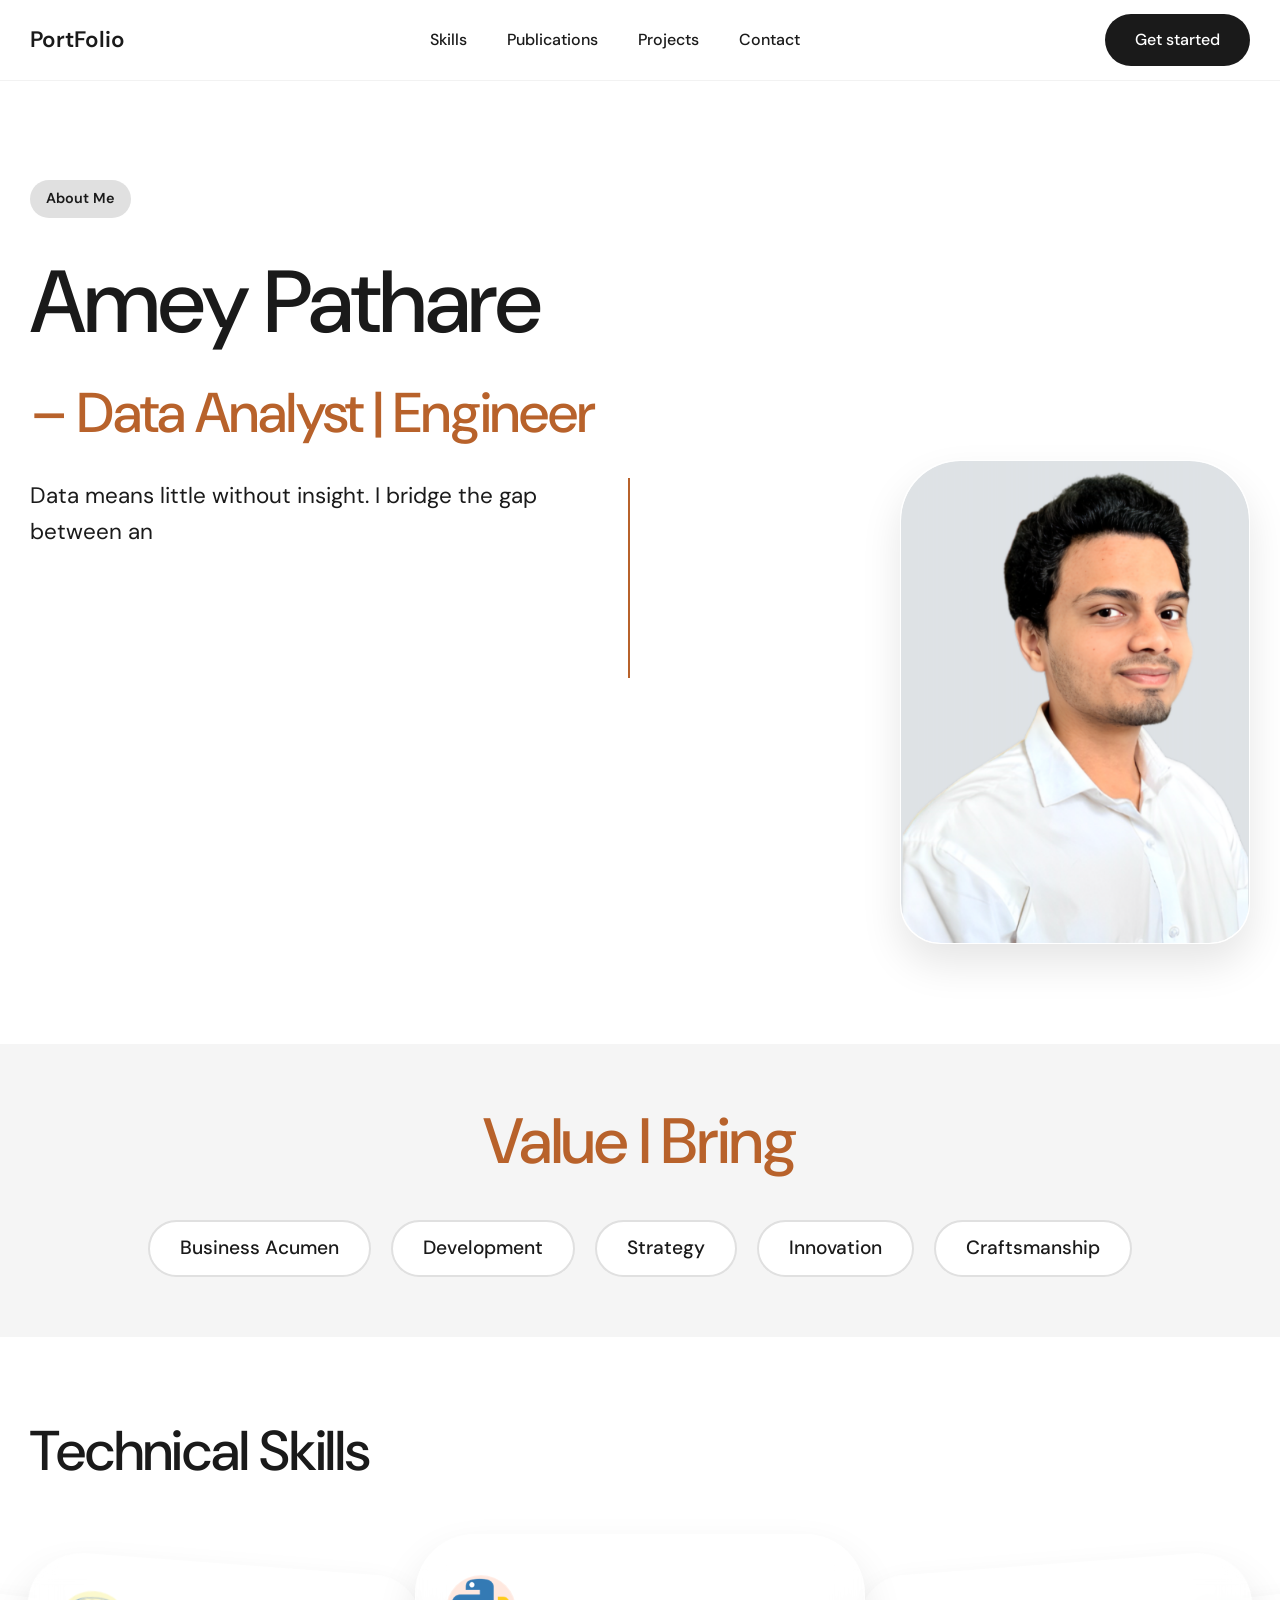
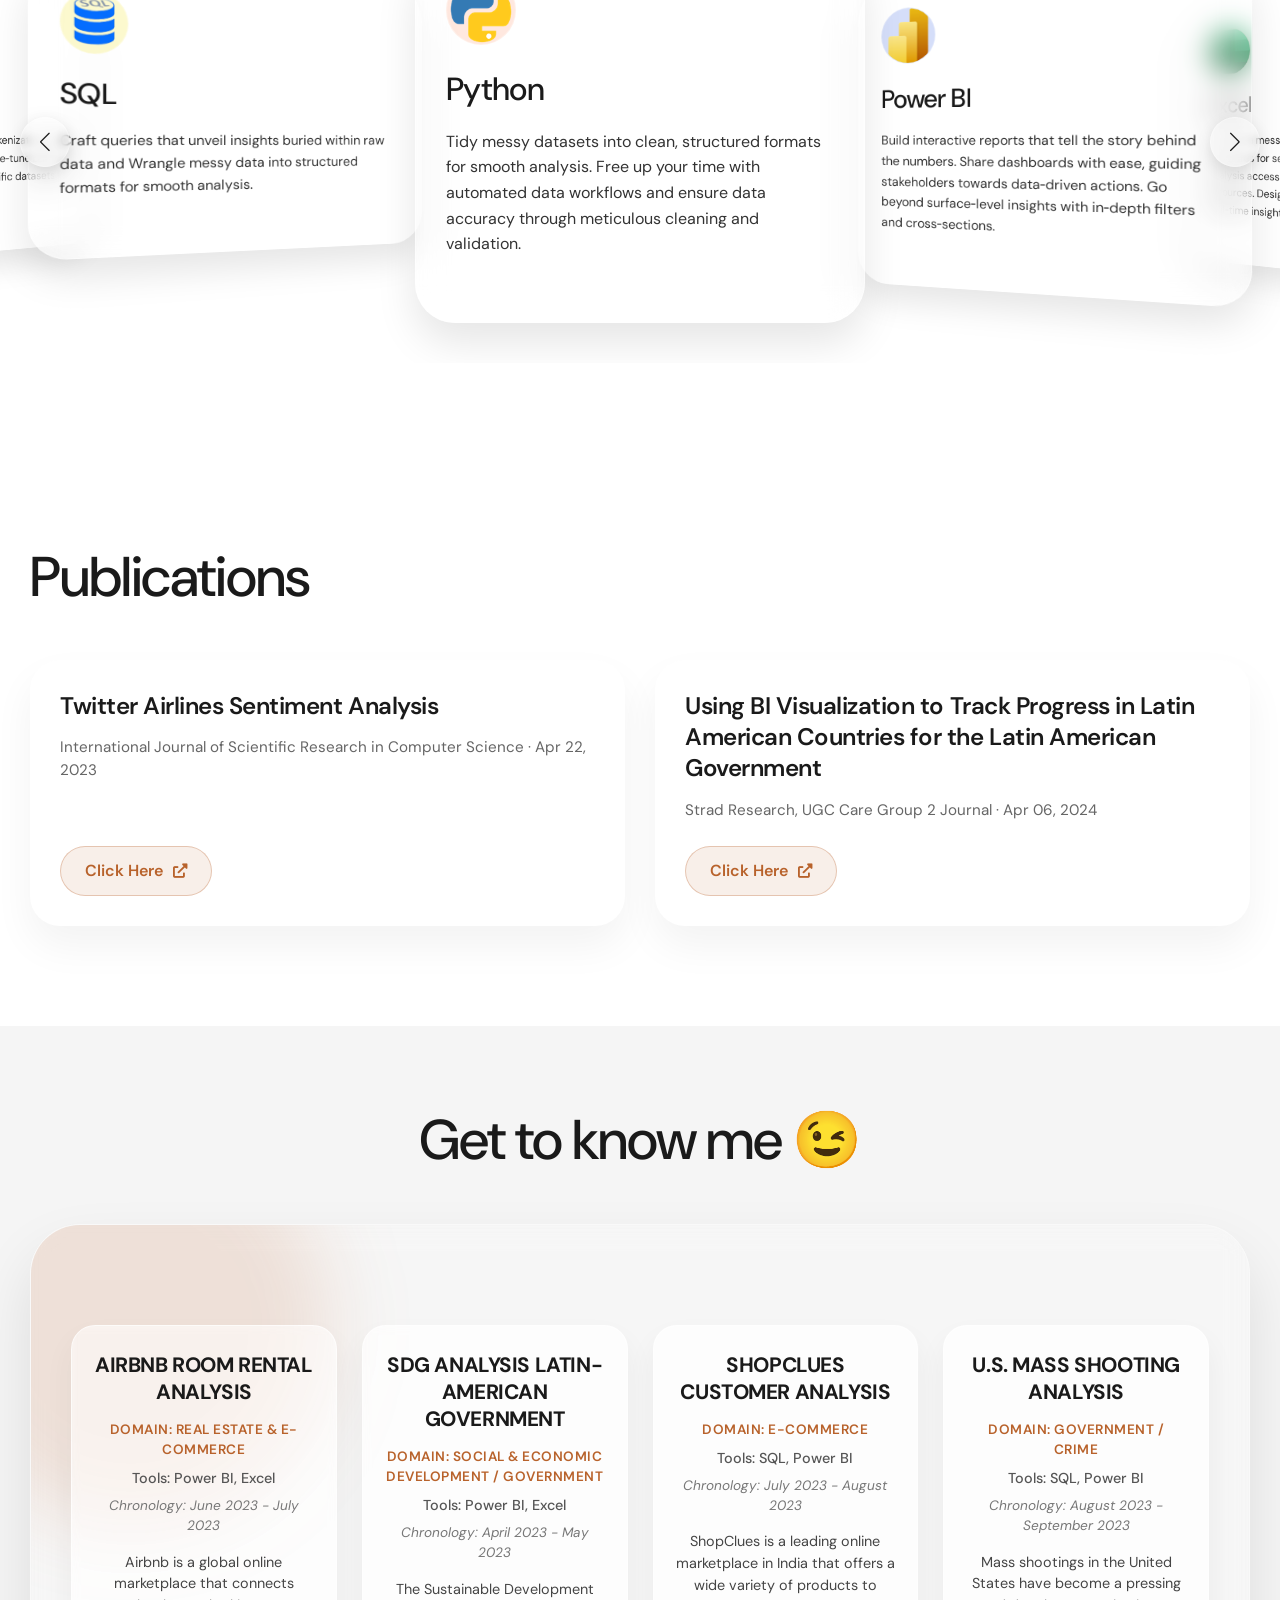
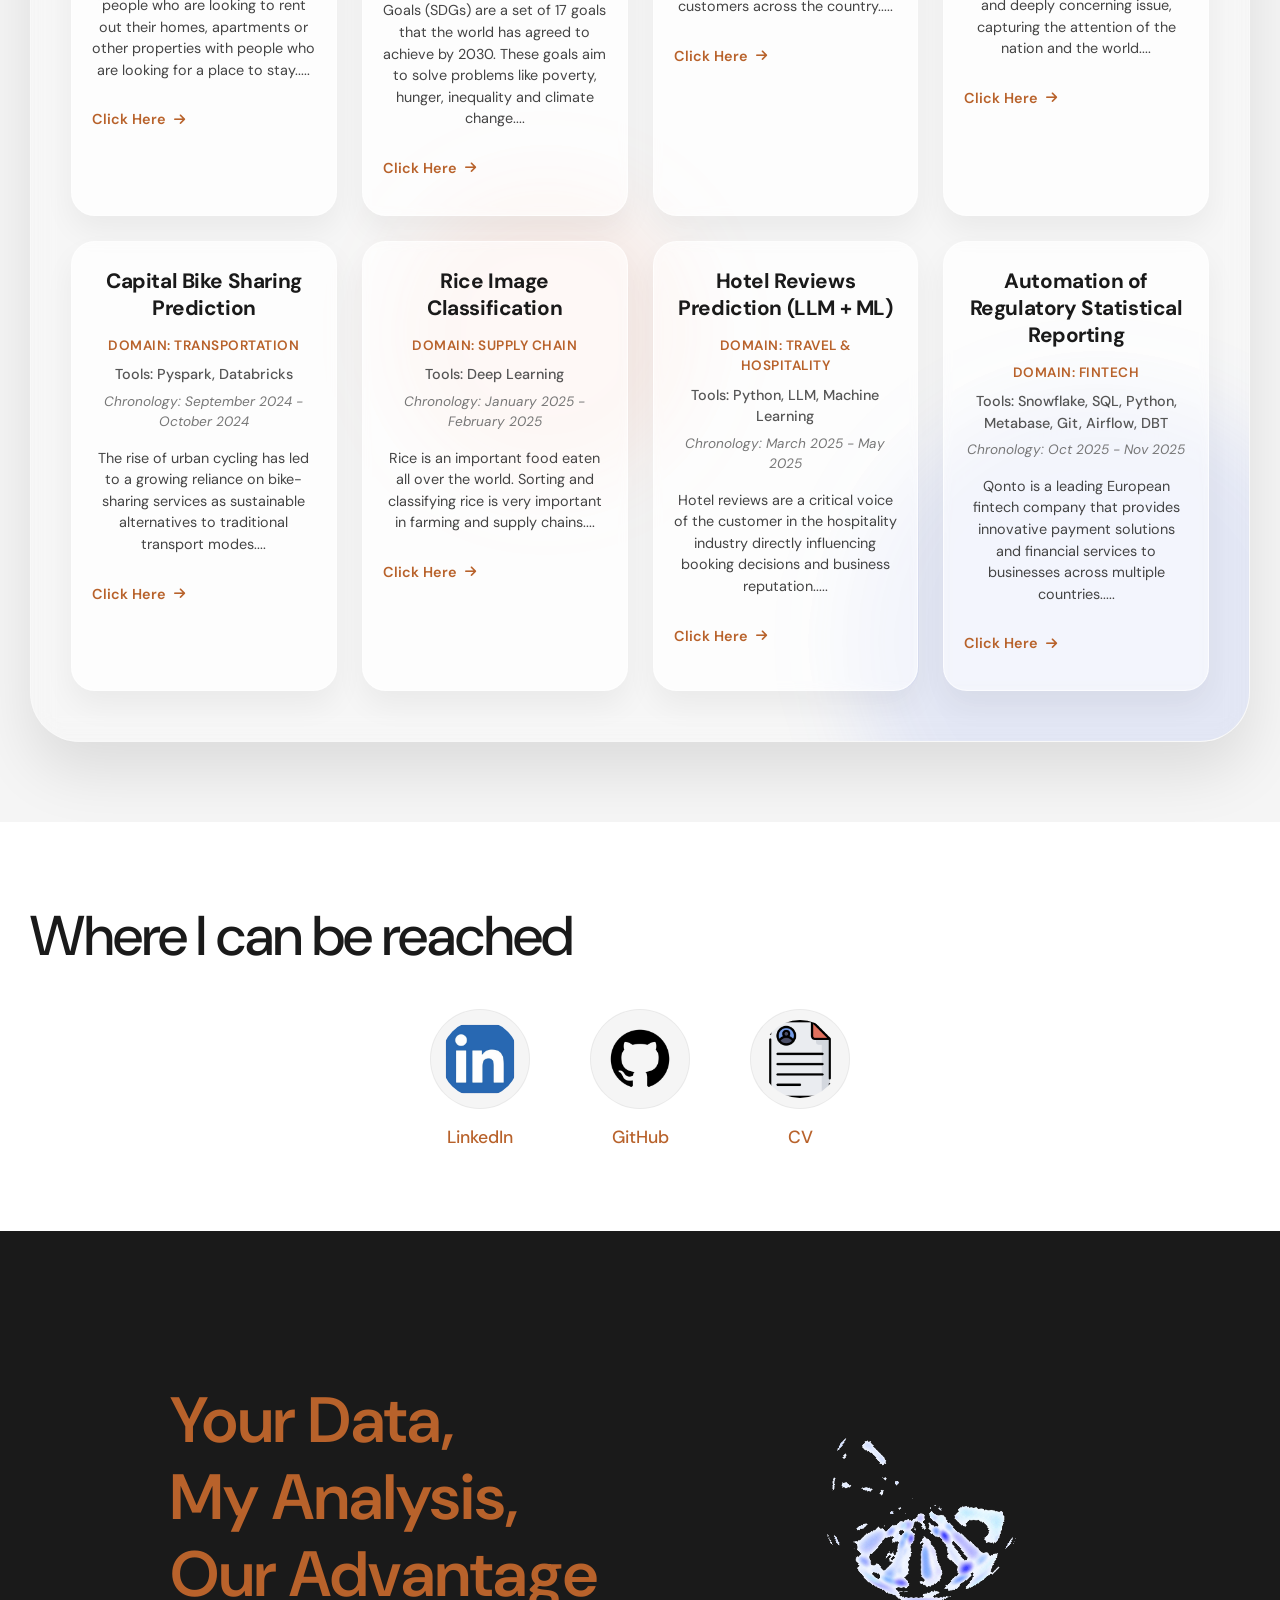
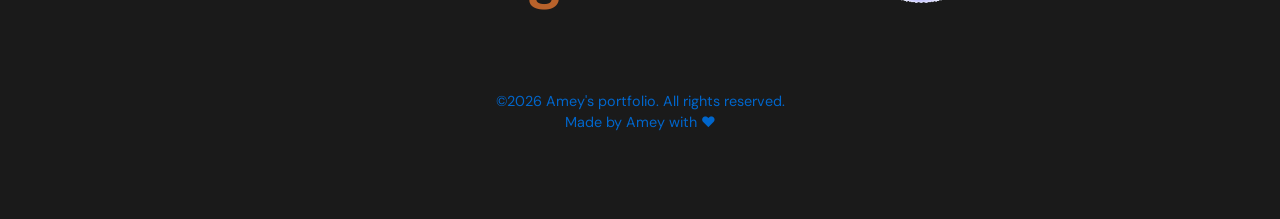
==== commit d3db5109: "Add files via upload" ====
--- a/index.html
+++ b/index.html
@@ -27,6 +27,13 @@
             /* offset for fixed header */
         }
     </style>
+    <script type="text/javascript">
+        (function (c, l, a, r, i, t, y) {
+            c[a] = c[a] || function () { (c[a].q = c[a].q || []).push(arguments) };
+            t = l.createElement(r); t.async = 1; t.src = "https://www.clarity.ms/tag/" + i;
+            y = l.getElementsByTagName(r)[0]; y.parentNode.insertBefore(t, y);
+        })(window, document, "clarity", "script", "vtk975qrh7");
+    </script>
 </head>
 
 <body>
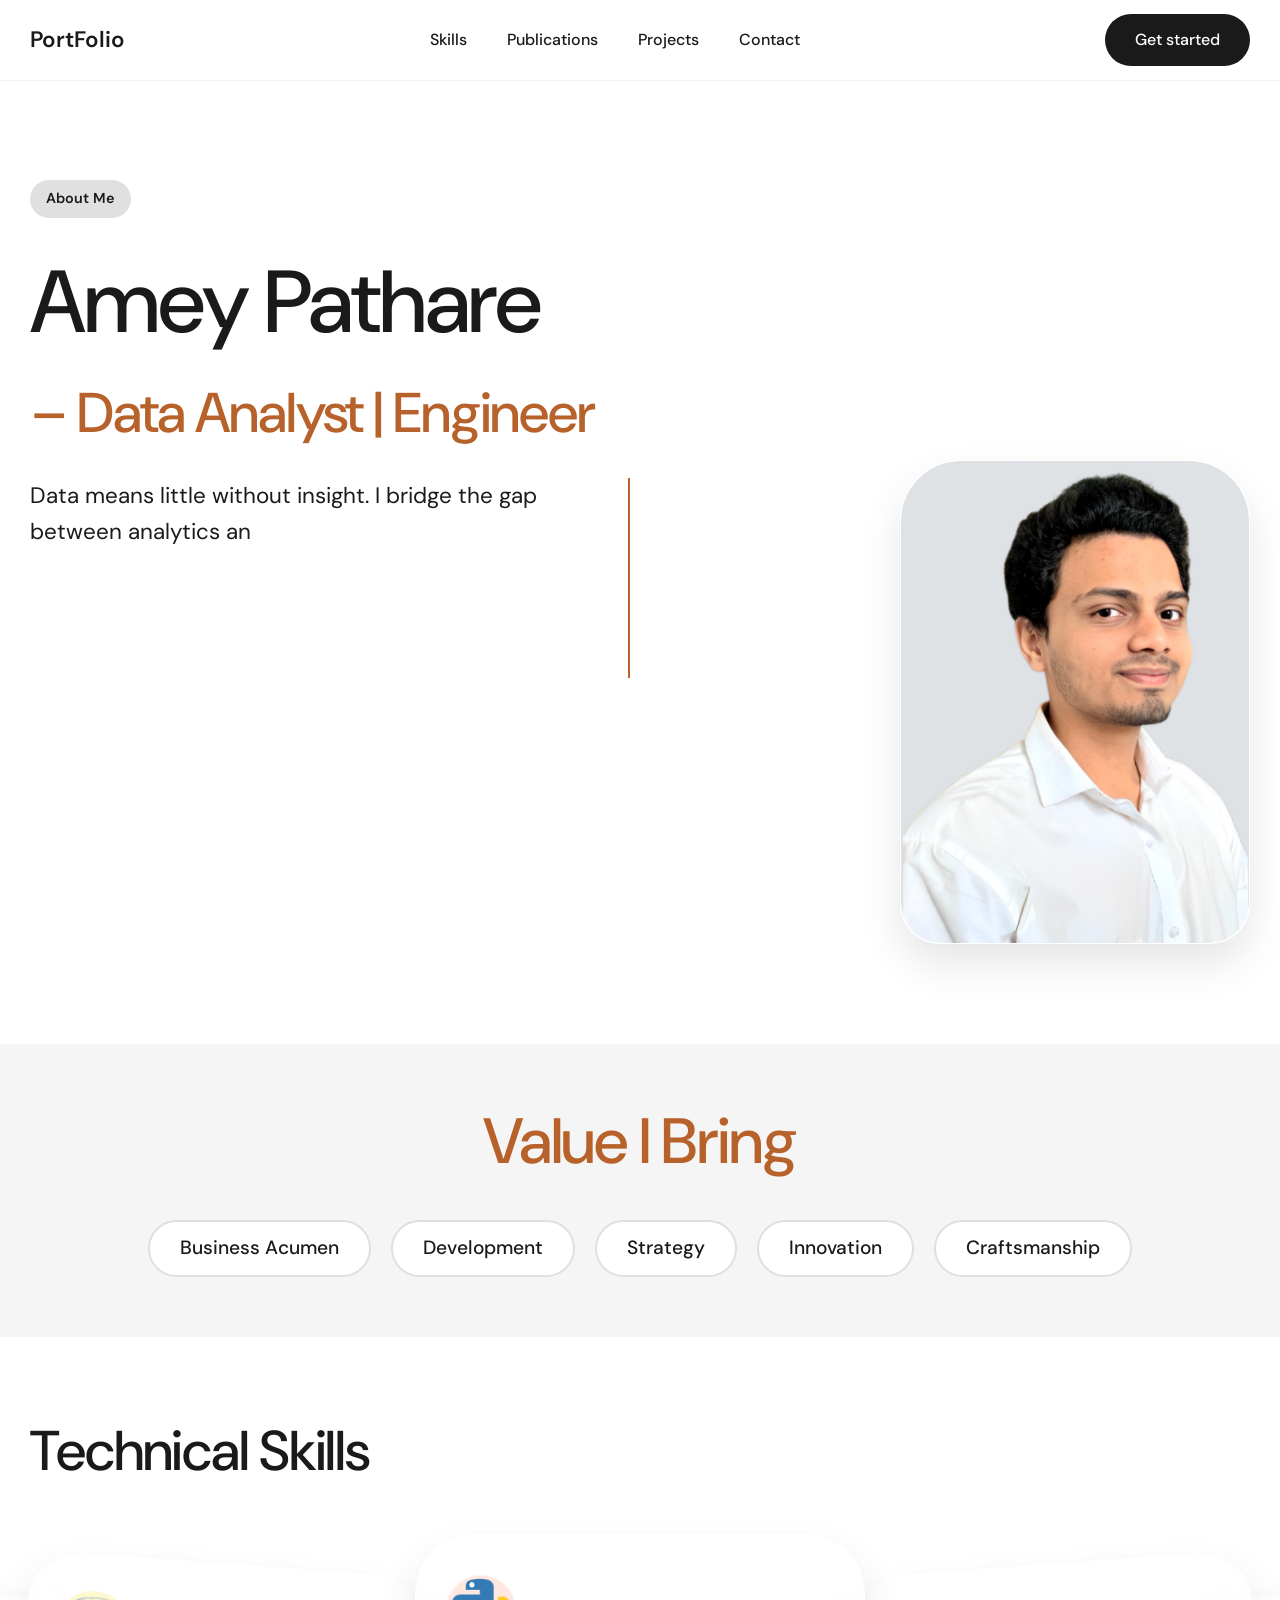
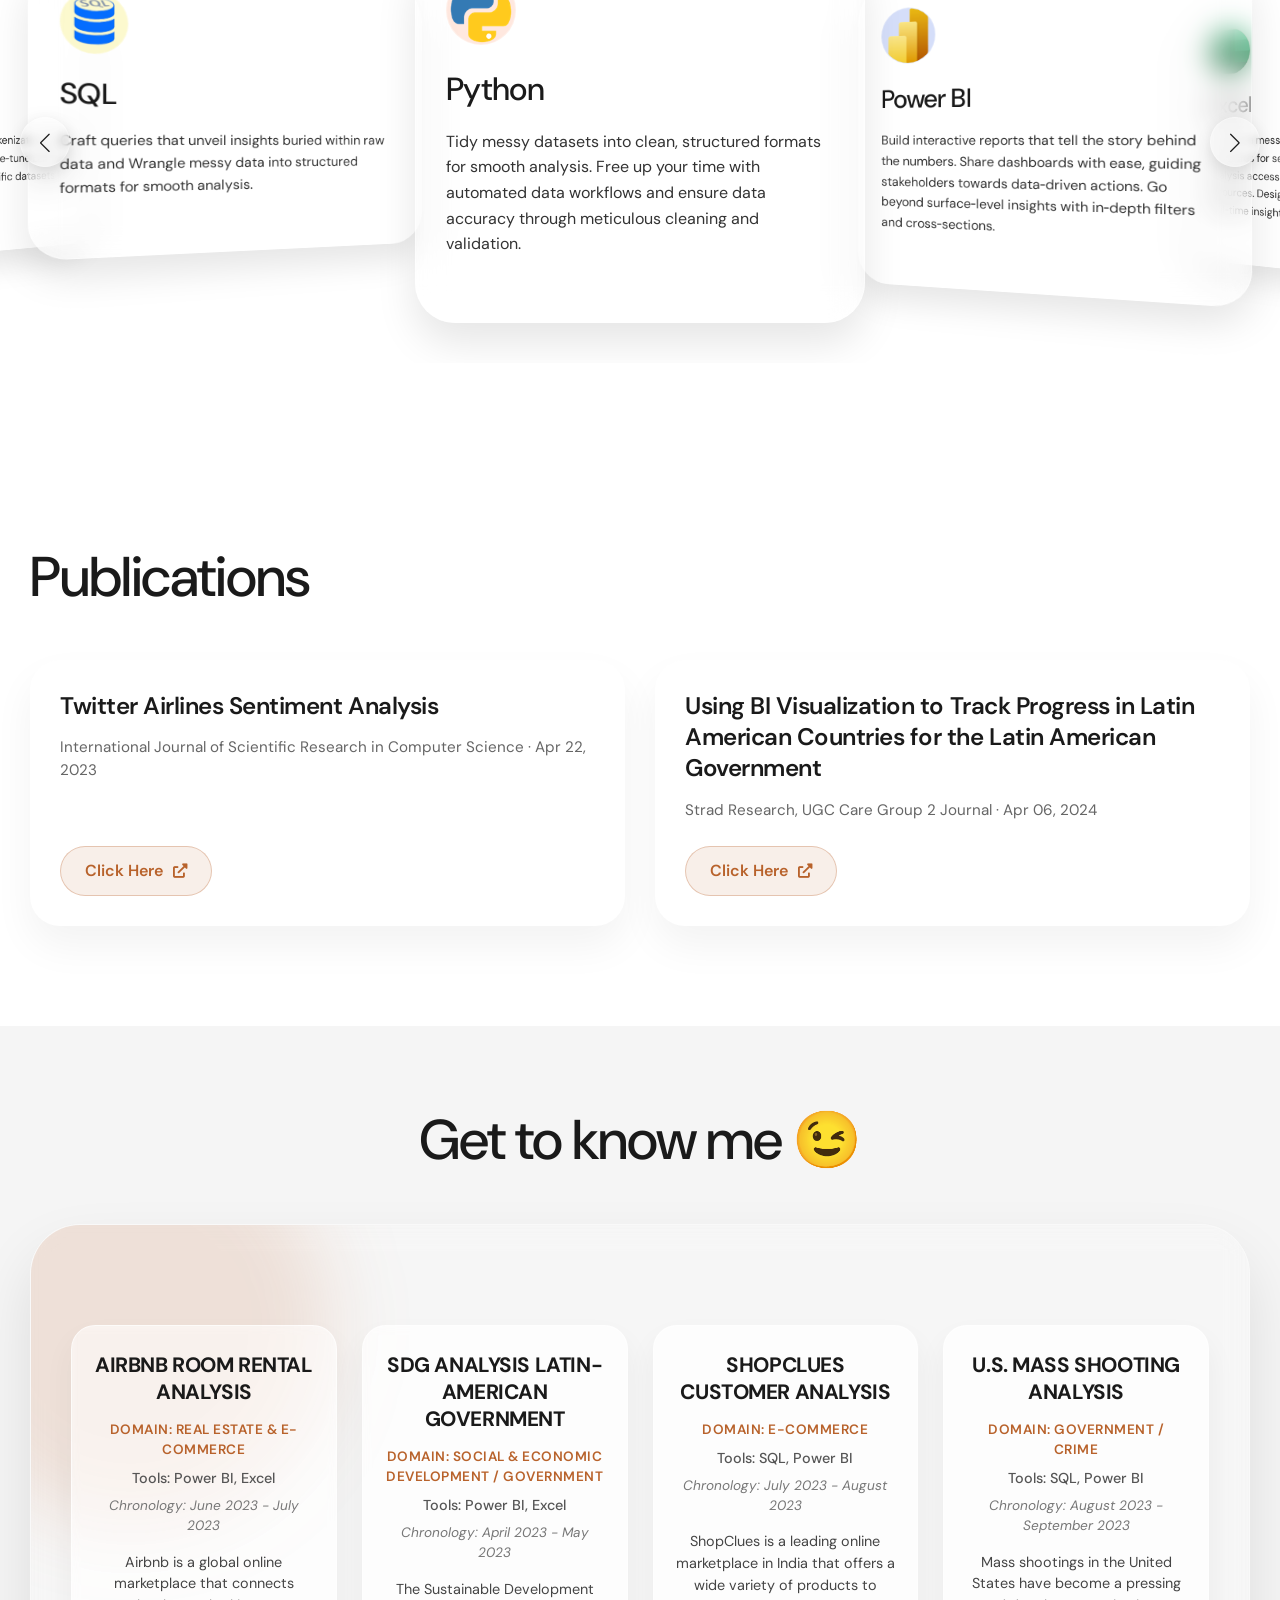
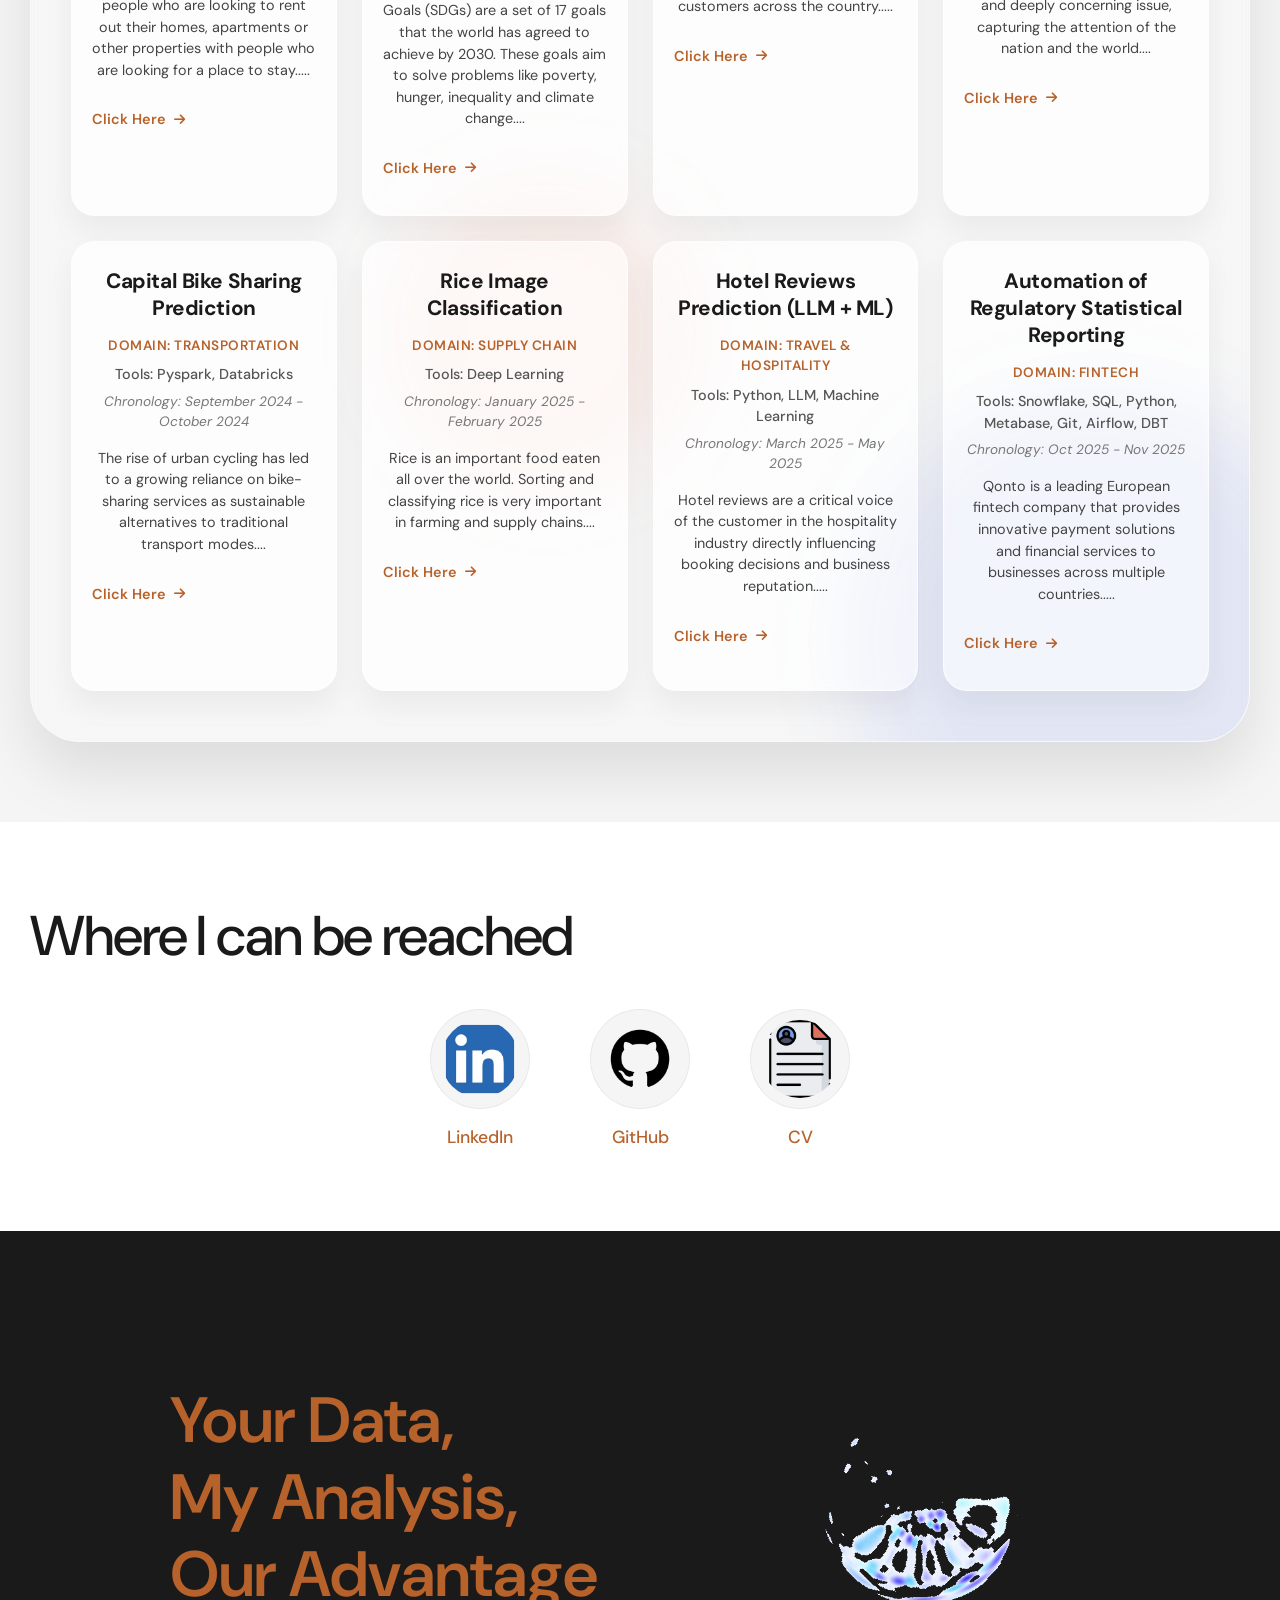
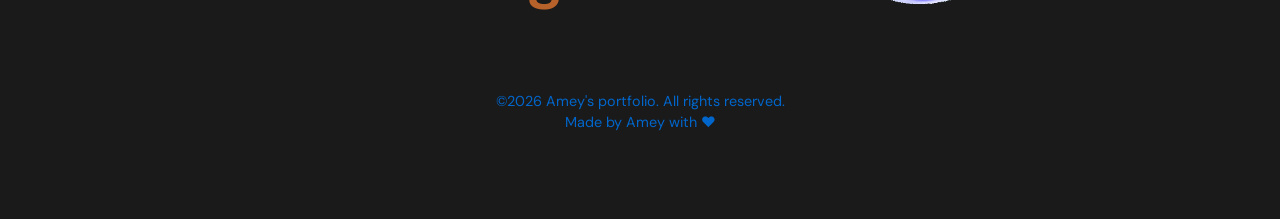
==== commit d2de60ce: "Update portfolio title in index.html" ====
--- a/index.html
+++ b/index.html
@@ -4,7 +4,7 @@
 <head>
     <meta charset="UTF-8">
     <meta name="viewport" content="width=device-width, initial-scale=1.0">
-    <title>Portfolio | Elevated Solutions</title>
+    <title>Portfolio | Amey Pathare</title>
     <!-- Google Fonts -->
     <link rel="preconnect" href="https://fonts.googleapis.com">
     <link rel="preconnect" href="https://fonts.gstatic.com" crossorigin>
@@ -453,4 +453,4 @@
     <script src="script.js"></script>
 </body>
 
-</html>+</html>
